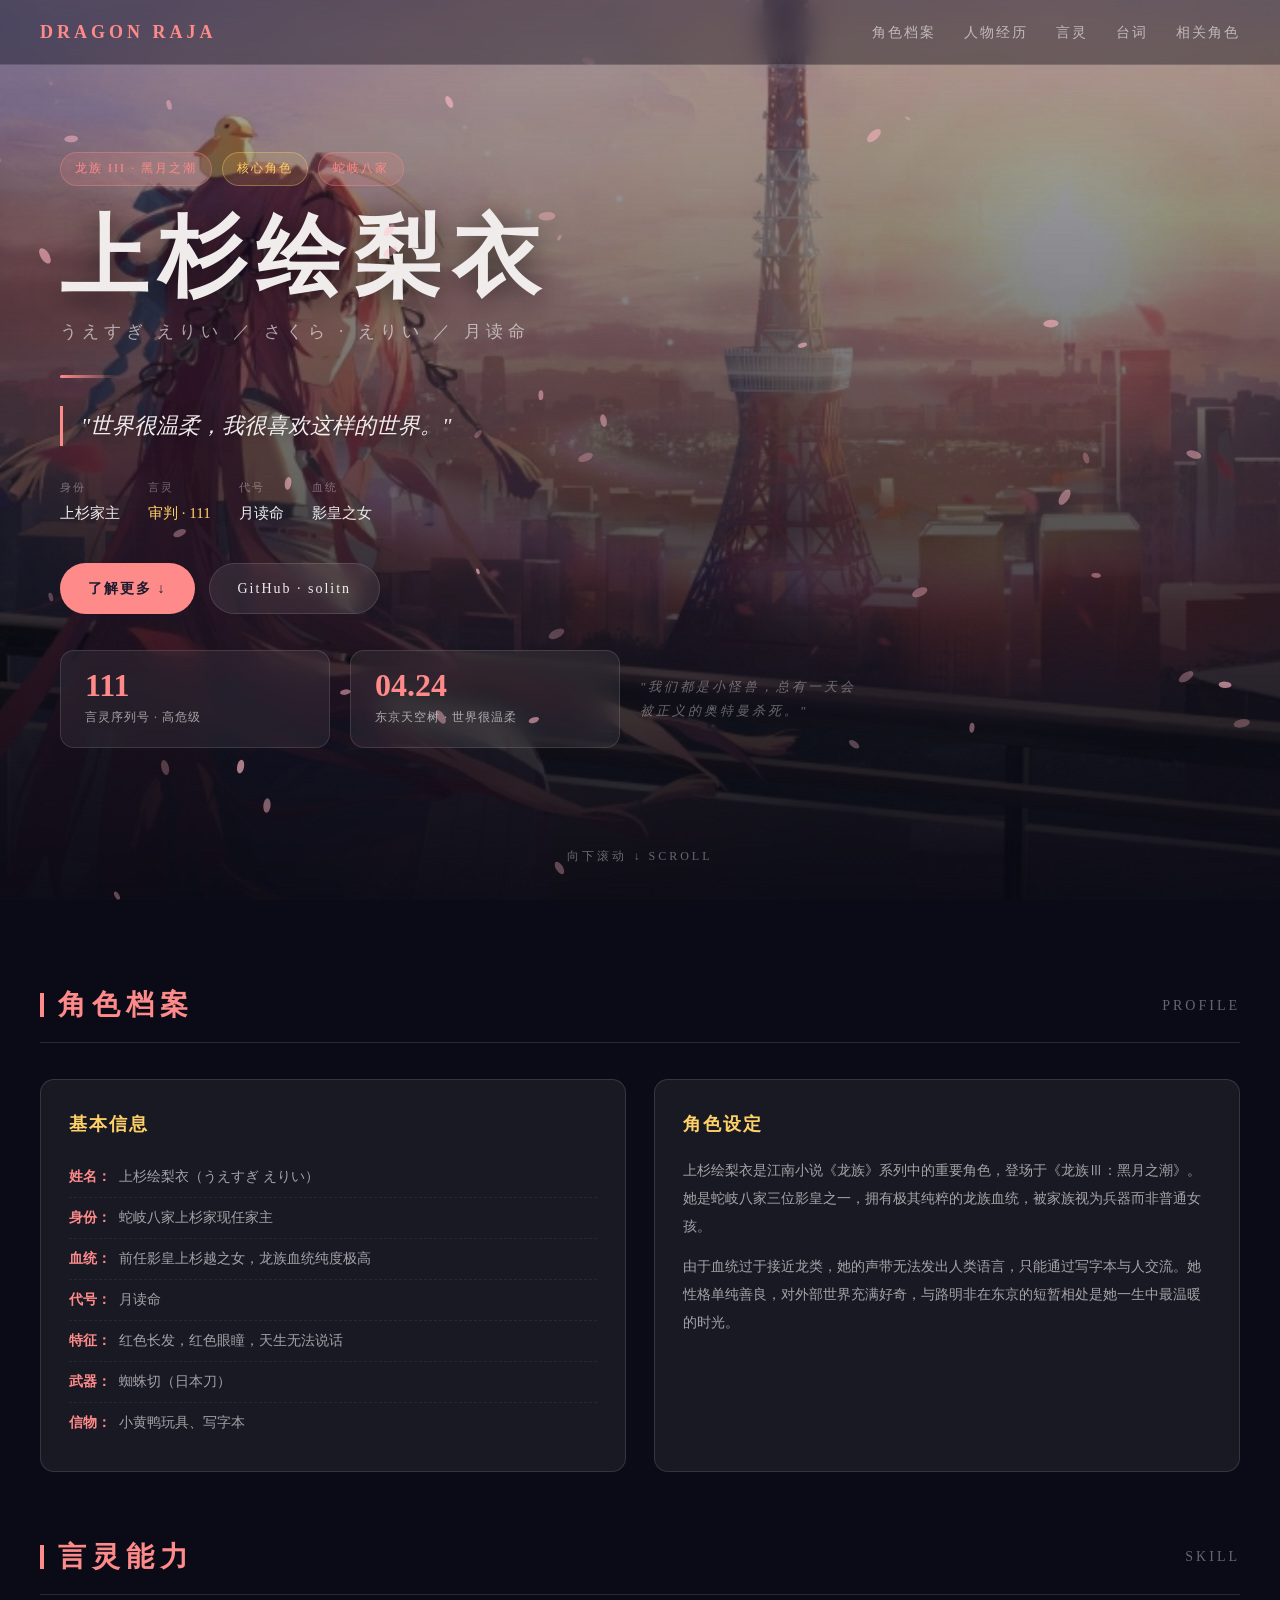
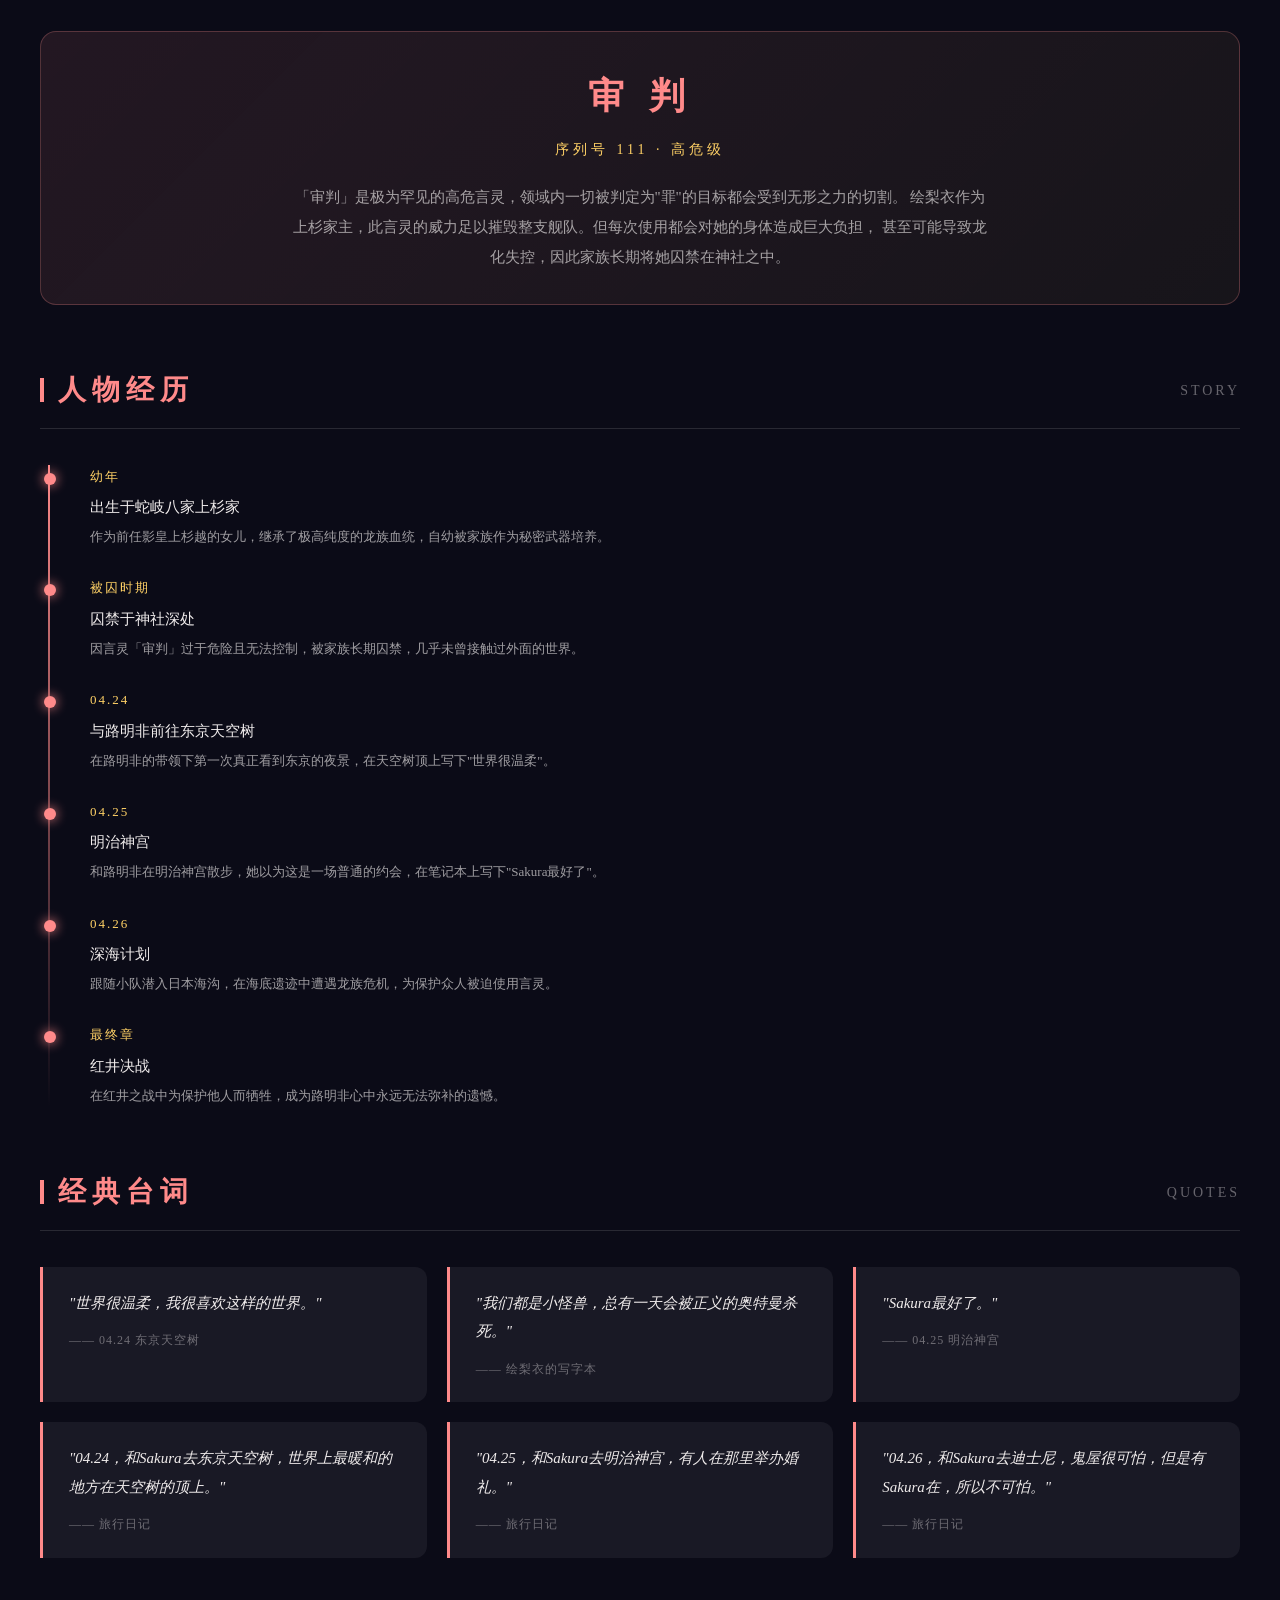
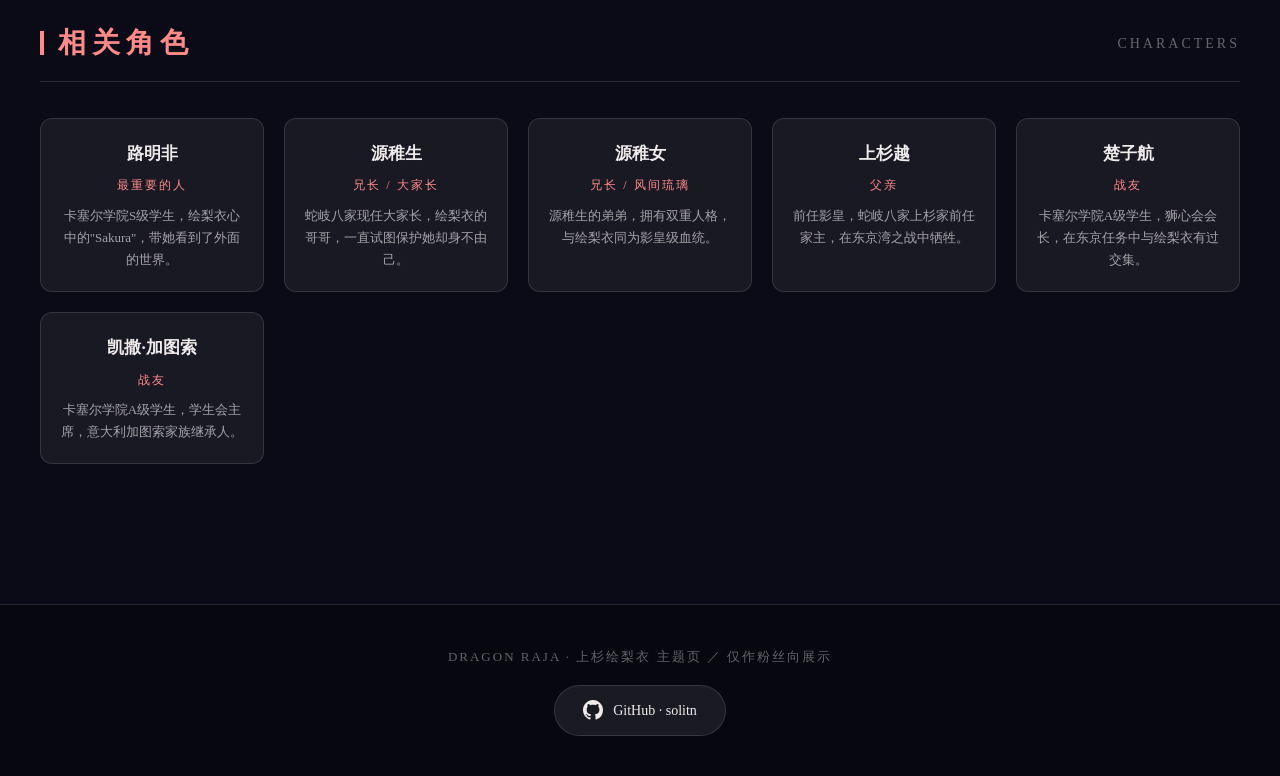
==== erii/index.html @ 501a077c "add erii website page" ====
<!DOCTYPE html>
<html lang="zh-CN">
<head>
    <meta charset="UTF-8">
    <meta name="viewport" content="width=device-width, initial-scale=1.0">
    <title>龙族 · 上杉绘梨衣</title>
    <style>
        /* ===== 全局重置与变量 ===== */
        :root {
            --primary: #ff8a8a;
            --accent: #ffd166;
            --bg-dark: rgba(12, 12, 24, 0.92);
            --bg-card: rgba(255, 255, 255, 0.06);
            --border: rgba(255, 255, 255, 0.12);
            --text: #f0ecec;
            --text-dim: rgba(240, 236, 236, 0.65);
            --text-faint: rgba(240, 236, 236, 0.4);
        }

        * { margin: 0; padding: 0; box-sizing: border-box; }

        html { scroll-behavior: smooth; }

        body {
            font-family: "Noto Serif SC", "Songti SC", "STSong", serif;
            color: var(--text);
            background: #0a0a14;
            line-height: 1.8;
        }

        /* ===== 固定壁纸背景层 ===== */
        .bg-fixed {
            position: fixed;
            inset: 0;
            background-image: url('bg.jpg');
            background-size: cover;
            background-position: center top;
            background-repeat: no-repeat;
            z-index: -2;
        }
        .bg-mask {
            position: fixed;
            inset: 0;
            background: linear-gradient(
                to bottom,
                rgba(10, 10, 20, 0.3) 0%,
                rgba(10, 10, 20, 0.6) 50%,
                rgba(10, 10, 20, 0.95) 100%
            );
            z-index: -1;
        }

        /* ===== 顶部导航 ===== */
        nav {
            position: fixed;
            top: 0; left: 0; right: 0;
            z-index: 100;
            display: flex;
            justify-content: space-between;
            align-items: center;
            padding: 16px 40px;
            background: rgba(10, 10, 20, 0.4);
            backdrop-filter: blur(12px);
            -webkit-backdrop-filter: blur(12px);
            border-bottom: 1px solid var(--border);
        }
        nav .logo {
            font-size: 18px;
            font-weight: bold;
            letter-spacing: 4px;
            color: var(--primary);
        }
        nav .nav-links {
            display: flex;
            gap: 28px;
            list-style: none;
        }
        nav .nav-links a {
            color: var(--text-dim);
            text-decoration: none;
            font-size: 14px;
            letter-spacing: 2px;
            transition: color 0.3s;
        }
        nav .nav-links a:hover { color: var(--primary); }

        /* ===== Hero 首屏 ===== */
        .hero {
            height: 100vh;
            display: flex;
            flex-direction: column;
            justify-content: center;
            padding: 0 60px;
            position: relative;
            gap: 0;
        }
        .hero-left {
            width: 100%;
            max-width: 800px;
        }
        .hero-right {
            width: 100%;
            max-width: 800px;
            display: flex;
            flex-direction: row;
            align-items: center;
            gap: 20px;
            margin-top: 36px;
        }
        /* 顶部标签 */
        .hero-tags {
            display: flex;
            gap: 10px;
            margin-bottom: 24px;
            flex-wrap: wrap;
        }
        .hero-tag {
            padding: 5px 14px;
            background: rgba(255, 138, 138, 0.15);
            border: 1px solid rgba(255, 138, 138, 0.35);
            border-radius: 20px;
            font-size: 12px;
            color: var(--primary);
            letter-spacing: 2px;
        }
        .hero-tag.gold {
            background: rgba(255, 209, 102, 0.12);
            border-color: rgba(255, 209, 102, 0.35);
            color: var(--accent);
        }
        .hero h1 {
            font-size: clamp(48px, 7vw, 88px);
            font-weight: bold;
            letter-spacing: 10px;
            line-height: 1.1;
            text-shadow: 0 4px 30px rgba(0,0,0,0.6);
            margin-bottom: 10px;
        }
        .hero .subtitle {
            font-size: clamp(13px, 1.6vw, 17px);
            color: var(--text-dim);
            letter-spacing: 5px;
            margin-bottom: 28px;
        }
        .hero-divider {
            width: 60px;
            height: 3px;
            background: linear-gradient(to right, var(--primary), transparent);
            margin-bottom: 28px;
            border-radius: 2px;
        }
        .hero .quote-main {
            font-size: clamp(16px, 2vw, 22px);
            color: var(--text);
            font-style: italic;
            border-left: 3px solid var(--primary);
            padding-left: 18px;
            text-shadow: 0 2px 15px rgba(0,0,0,0.5);
            margin-bottom: 32px;
            line-height: 1.8;
        }
        /* 信息标签组 */
        .hero-info {
            display: flex;
            flex-wrap: wrap;
            gap: 16px 28px;
            margin-bottom: 36px;
        }
        .hero-info-item {
            display: flex;
            flex-direction: column;
            gap: 2px;
        }
        .hero-info-item .info-label {
            font-size: 11px;
            color: var(--text-faint);
            letter-spacing: 2px;
        }
        .hero-info-item .info-value {
            font-size: 15px;
            color: var(--text);
            font-weight: 500;
        }
        .hero-info-item .info-value.highlight {
            color: var(--accent);
        }
        /* 按钮组 */
        .hero-buttons {
            display: flex;
            gap: 14px;
            flex-wrap: wrap;
        }
        .hero-btn {
            display: inline-flex;
            align-items: center;
            gap: 8px;
            padding: 12px 28px;
            border-radius: 50px;
            font-size: 14px;
            letter-spacing: 2px;
            text-decoration: none;
            transition: all 0.3s;
            cursor: pointer;
            border: none;
        }
        .hero-btn.primary {
            background: var(--primary);
            color: #1a1a2e;
            font-weight: bold;
        }
        .hero-btn.primary:hover {
            background: #ff9e9e;
            transform: translateY(-2px);
            box-shadow: 0 6px 20px rgba(255, 138, 138, 0.4);
        }
        .hero-btn.ghost {
            background: rgba(255,255,255,0.08);
            color: var(--text);
            border: 1px solid var(--border);
            backdrop-filter: blur(8px);
        }
        .hero-btn.ghost:hover {
            background: rgba(255,255,255,0.15);
            border-color: var(--primary);
        }
        /* 下方数据卡 */
        .hero-stat-card {
            background: rgba(255,255,255,0.06);
            backdrop-filter: blur(12px);
            -webkit-backdrop-filter: blur(12px);
            border: 1px solid var(--border);
            border-radius: 14px;
            padding: 18px 24px;
            flex: 1;
            min-width: 160px;
            text-align: left;
        }
        .hero-stat-card .stat-num {
            font-size: 32px;
            font-weight: bold;
            color: var(--primary);
            line-height: 1;
            margin-bottom: 6px;
        }
        .hero-stat-card .stat-label {
            font-size: 12px;
            color: var(--text-dim);
            letter-spacing: 1px;
        }
        .hero-vertical-text {
            font-size: 13px;
            color: var(--text-faint);
            letter-spacing: 3px;
            line-height: 1.8;
            font-style: italic;
            flex: 1;
            min-width: 200px;
        }
        .hero .scroll-hint {
            position: absolute;
            bottom: 32px;
            left: 50%;
            transform: translateX(-50%);
            color: var(--text-faint);
            font-size: 12px;
            letter-spacing: 3px;
            animation: bounce 2s infinite;
        }
        @keyframes bounce {
            0%, 100% { transform: translateX(-50%) translateY(0); }
            50% { transform: translateX(-50%) translateY(8px); }
        }

        /* ===== 内容容器 ===== */
        .content-wrap {
            background: var(--bg-dark);
            padding: 80px 40px;
            backdrop-filter: blur(8px);
        }
        .container {
            max-width: 1400px;
            margin: 0 auto;
        }

        /* ===== 区块标题 ===== */
        .section-title {
            font-size: 28px;
            font-weight: bold;
            color: var(--primary);
            letter-spacing: 6px;
            margin-bottom: 36px;
            padding-bottom: 12px;
            border-bottom: 1px solid var(--border);
            display: flex;
            align-items: center;
            gap: 14px;
        }
        .section-title::before {
            content: '';
            display: inline-block;
            width: 4px;
            height: 24px;
            background: var(--primary);
        }
        .section-title .en {
            font-size: 14px;
            color: var(--text-faint);
            letter-spacing: 3px;
            font-weight: normal;
            margin-left: auto;
        }

        /* ===== 网格布局 ===== */
        .grid-2 {
            display: grid;
            grid-template-columns: 1fr 1fr;
            gap: 28px;
            margin-bottom: 60px;
        }
        .grid-3 {
            display: grid;
            grid-template-columns: repeat(3, 1fr);
            gap: 24px;
            margin-bottom: 60px;
        }

        /* ===== 卡片 ===== */
        .card {
            background: var(--bg-card);
            border: 1px solid var(--border);
            border-radius: 14px;
            padding: 28px;
            transition: transform 0.3s, border-color 0.3s;
        }
        .card:hover {
            transform: translateY(-4px);
            border-color: rgba(255, 138, 138, 0.4);
        }
        .card h3 {
            font-size: 18px;
            color: var(--accent);
            margin-bottom: 16px;
            letter-spacing: 2px;
        }
        .card p, .card li {
            font-size: 14px;
            color: var(--text-dim);
            line-height: 2;
        }
        .card ul { list-style: none; }
        .card ul li {
            padding: 6px 0;
            border-bottom: 1px dashed rgba(255,255,255,0.06);
        }
        .card ul li:last-child { border-bottom: none; }
        .card .label {
            color: var(--primary);
            margin-right: 8px;
            font-weight: bold;
        }

        /* ===== 时间线 ===== */
        .timeline {
            position: relative;
            padding-left: 30px;
            margin-bottom: 60px;
        }
        .timeline::before {
            content: '';
            position: absolute;
            left: 8px;
            top: 0;
            bottom: 0;
            width: 2px;
            background: linear-gradient(to bottom, var(--primary), transparent);
        }
        .timeline-item {
            position: relative;
            margin-bottom: 28px;
            padding-left: 20px;
        }
        .timeline-item::before {
            content: '';
            position: absolute;
            left: -26px;
            top: 8px;
            width: 12px;
            height: 12px;
            border-radius: 50%;
            background: var(--primary);
            box-shadow: 0 0 12px var(--primary);
        }
        .timeline-item .date {
            font-size: 13px;
            color: var(--accent);
            letter-spacing: 2px;
            margin-bottom: 6px;
        }
        .timeline-item .event {
            font-size: 15px;
            color: var(--text);
        }
        .timeline-item .detail {
            font-size: 13px;
            color: var(--text-dim);
            margin-top: 4px;
        }

        /* ===== 台词集 ===== */
        .quotes-grid {
            display: grid;
            grid-template-columns: repeat(auto-fit, minmax(320px, 1fr));
            gap: 20px;
            margin-bottom: 60px;
        }
        .quote-card {
            background: var(--bg-card);
            border-left: 3px solid var(--primary);
            border-radius: 0 12px 12px 0;
            padding: 22px 26px;
            font-style: italic;
            color: var(--text);
            font-size: 15px;
            line-height: 1.9;
            position: relative;
        }
        .quote-card .source {
            display: block;
            margin-top: 12px;
            font-size: 12px;
            color: var(--text-faint);
            font-style: normal;
            letter-spacing: 1px;
        }

        /* ===== 言灵能力卡 ===== */
        .skill-card {
            background: linear-gradient(135deg, rgba(255,138,138,0.1), rgba(255,209,102,0.05));
            border: 1px solid rgba(255,138,138,0.25);
            border-radius: 16px;
            padding: 32px;
            text-align: center;
            margin-bottom: 60px;
        }
        .skill-card .skill-name {
            font-size: 36px;
            font-weight: bold;
            color: var(--primary);
            letter-spacing: 8px;
            margin-bottom: 8px;
        }
        .skill-card .skill-no {
            font-size: 14px;
            color: var(--accent);
            letter-spacing: 4px;
            margin-bottom: 20px;
        }
        .skill-card .skill-desc {
            font-size: 15px;
            color: var(--text-dim);
            max-width: 700px;
            margin: 0 auto;
            line-height: 2;
        }

        /* ===== 相关角色 ===== */
        .chars-grid {
            display: grid;
            grid-template-columns: repeat(auto-fit, minmax(200px, 1fr));
            gap: 20px;
            margin-bottom: 60px;
        }
        .char-item {
            background: var(--bg-card);
            border: 1px solid var(--border);
            border-radius: 12px;
            padding: 20px;
            text-align: center;
            transition: transform 0.3s;
        }
        .char-item:hover { transform: translateY(-3px); }
        .char-item .char-name {
            font-size: 17px;
            color: var(--text);
            font-weight: bold;
            margin-bottom: 6px;
        }
        .char-item .char-relation {
            font-size: 12px;
            color: var(--primary);
            letter-spacing: 2px;
            margin-bottom: 8px;
        }
        .char-item .char-desc {
            font-size: 13px;
            color: var(--text-dim);
            line-height: 1.7;
        }

        /* ===== 页脚 ===== */
        footer {
            background: rgba(8, 8, 16, 0.95);
            padding: 40px;
            text-align: center;
            border-top: 1px solid var(--border);
        }
        footer .footer-text {
            color: var(--text-faint);
            font-size: 13px;
            letter-spacing: 2px;
            margin-bottom: 16px;
        }
        footer .github-link {
            display: inline-flex;
            align-items: center;
            gap: 10px;
            padding: 12px 28px;
            background: rgba(255,255,255,0.08);
            border: 1px solid var(--border);
            border-radius: 50px;
            color: var(--text);
            text-decoration: none;
            font-size: 14px;
            transition: all 0.3s;
        }
        footer .github-link:hover {
            background: rgba(255,138,138,0.15);
            border-color: var(--primary);
        }
        footer .github-link svg { width: 20px; height: 20px; fill: var(--text); }

        /* ===== 樱花 Canvas ===== */
        #sakura {
            position: fixed;
            inset: 0;
            z-index: 1;
            pointer-events: none;
        }

        /* ============================================
           响应式：平板 (769px - 1024px)
           ============================================ */
        @media (max-width: 1024px) {
            nav { padding: 14px 24px; }
            nav .nav-links { gap: 18px; }
            .hero { padding: 0 32px; }
            .hero-right { gap: 16px; margin-top: 28px; }
            .hero-stat-card .stat-num { font-size: 26px; }
            .content-wrap { padding: 60px 24px; }
            .grid-2 { grid-template-columns: 1fr; gap: 20px; }
            .grid-3 { grid-template-columns: 1fr 1fr; gap: 20px; }
            .section-title { font-size: 24px; }
        }

        /* ============================================
           响应式：手机 (<= 768px)
           ============================================ */
        @media (max-width: 768px) {
            nav { padding: 12px 16px; }
            nav .nav-links { display: none; } /* 手机端隐藏导航链接 */
            nav .logo { font-size: 15px; letter-spacing: 2px; }

            .hero {
                padding: 0 20px;
                text-align: center;
                align-items: center;
                flex-direction: column;
                justify-content: center;
            }
            .hero-left { max-width: 100%; }
            .hero-right {
                display: flex;
                flex-direction: column;
                gap: 12px;
                margin-top: 24px;
            }
            .hero-stat-card { text-align: center; }
            .hero-vertical-text { text-align: center; min-width: auto; }
            .hero-tags { justify-content: center; }
            .hero h1 {
                letter-spacing: 6px;
                font-size: 42px;
            }
            .hero .subtitle { letter-spacing: 3px; font-size: 13px; }
            .hero-divider { margin: 0 auto 24px; }
            .hero .quote-main {
                font-size: 15px;
                border-left: none;
                border-top: 2px solid var(--primary);
                padding-left: 0;
                padding-top: 16px;
                text-align: center;
            }
            .hero-info { justify-content: center; gap: 14px 20px; }
            .hero-info-item { align-items: center; }
            .hero-buttons { justify-content: center; }

            .content-wrap { padding: 48px 16px; }
            .grid-2, .grid-3 {
                grid-template-columns: 1fr;
                gap: 16px;
            }
            .card { padding: 20px; }
            .section-title {
                font-size: 20px;
                letter-spacing: 3px;
                margin-bottom: 24px;
            }
            .section-title .en { display: none; }

            .timeline { padding-left: 24px; }
            .timeline-item { padding-left: 14px; }
            .timeline-item::before { left: -20px; width: 10px; height: 10px; }

            .quotes-grid { grid-template-columns: 1fr; gap: 14px; }
            .quote-card { padding: 18px 20px; font-size: 14px; }

            .skill-card { padding: 24px 18px; }
            .skill-card .skill-name { font-size: 26px; letter-spacing: 4px; }

            .chars-grid { grid-template-columns: 1fr 1fr; gap: 14px; }

            footer { padding: 32px 16px; }
        }

        /* ===== 超宽屏优化 (>1600px) ===== */
        @media (min-width: 1600px) {
            .hero { padding: 0 100px; }
            .content-wrap { padding: 100px 60px; }
            .container { max-width: 1600px; }
            .card p, .card li { font-size: 15px; }
        }
    </style>
</head>
<body>
    <!-- 固定背景 -->
    <div class="bg-fixed"></div>
    <div class="bg-mask"></div>
    <canvas id="sakura"></canvas>

    <!-- 顶部导航 -->
    <nav>
        <div class="logo">DRAGON RAJA</div>
        <ul class="nav-links">
            <li><a href="#profile">角色档案</a></li>
            <li><a href="#story">人物经历</a></li>
            <li><a href="#skill">言灵</a></li>
            <li><a href="#quotes">台词</a></li>
            <li><a href="#chars">相关角色</a></li>
        </ul>
    </nav>

    <!-- Hero 首屏 -->
    <section class="hero">
        <div class="hero-left">
            <div class="hero-tags">
                <span class="hero-tag">龙族 III · 黑月之潮</span>
                <span class="hero-tag gold">核心角色</span>
                <span class="hero-tag">蛇岐八家</span>
            </div>
            <h1>上杉绘梨衣</h1>
            <div class="subtitle">うえすぎ えりい ／ さくら · えりい ／ 月读命</div>
            <div class="hero-divider"></div>
            <div class="quote-main">"世界很温柔，我很喜欢这样的世界。"</div>
            <div class="hero-info">
                <div class="hero-info-item">
                    <span class="info-label">身份</span>
                    <span class="info-value">上杉家主</span>
                </div>
                <div class="hero-info-item">
                    <span class="info-label">言灵</span>
                    <span class="info-value highlight">审判 · 111</span>
                </div>
                <div class="hero-info-item">
                    <span class="info-label">代号</span>
                    <span class="info-value">月读命</span>
                </div>
                <div class="hero-info-item">
                    <span class="info-label">血统</span>
                    <span class="info-value">影皇之女</span>
                </div>
            </div>
            <div class="hero-buttons">
                <a href="#profile" class="hero-btn primary">了解更多 ↓</a>
                <a href="https://github.com/solitn" target="_blank" class="hero-btn ghost">GitHub · solitn</a>
            </div>
        </div>
        <div class="hero-right">
            <div class="hero-stat-card">
                <div class="stat-num">111</div>
                <div class="stat-label">言灵序列号 · 高危级</div>
            </div>
            <div class="hero-stat-card">
                <div class="stat-num">04.24</div>
                <div class="stat-label">东京天空树 · 世界很温柔</div>
            </div>
            <div class="hero-vertical-text">
                "我们都是小怪兽，总有一天会被正义的奥特曼杀死。"
            </div>
        </div>
        <div class="scroll-hint">向下滚动 ↓ SCROLL</div>
    </section>

    <!-- 内容区 -->
    <div class="content-wrap">
        <div class="container">

            <!-- 角色档案 -->
            <h2 class="section-title" id="profile">角色档案 <span class="en">PROFILE</span></h2>
            <div class="grid-2">
                <div class="card">
                    <h3>基本信息</h3>
                    <ul>
                        <li><span class="label">姓名：</span>上杉绘梨衣（うえすぎ えりい）</li>
                        <li><span class="label">身份：</span>蛇岐八家上杉家现任家主</li>
                        <li><span class="label">血统：</span>前任影皇上杉越之女，龙族血统纯度极高</li>
                        <li><span class="label">代号：</span>月读命</li>
                        <li><span class="label">特征：</span>红色长发，红色眼瞳，天生无法说话</li>
                        <li><span class="label">武器：</span>蜘蛛切（日本刀）</li>
                        <li><span class="label">信物：</span>小黄鸭玩具、写字本</li>
                    </ul>
                </div>
                <div class="card">
                    <h3>角色设定</h3>
                    <p>上杉绘梨衣是江南小说《龙族》系列中的重要角色，登场于《龙族Ⅲ：黑月之潮》。她是蛇岐八家三位影皇之一，拥有极其纯粹的龙族血统，被家族视为兵器而非普通女孩。</p>
                    <p style="margin-top:12px;">由于血统过于接近龙类，她的声带无法发出人类语言，只能通过写字本与人交流。她性格单纯善良，对外部世界充满好奇，与路明非在东京的短暂相处是她一生中最温暖的时光。</p>
                </div>
            </div>

            <!-- 言灵能力 -->
            <h2 class="section-title" id="skill">言灵能力 <span class="en">SKILL</span></h2>
            <div class="skill-card">
                <div class="skill-name">审 判</div>
                <div class="skill-no">序列号 111 · 高危级</div>
                <p class="skill-desc">
                    「审判」是极为罕见的高危言灵，领域内一切被判定为"罪"的目标都会受到无形之力的切割。
                    绘梨衣作为上杉家主，此言灵的威力足以摧毁整支舰队。但每次使用都会对她的身体造成巨大负担，
                    甚至可能导致龙化失控，因此家族长期将她囚禁在神社之中。
                </p>
            </div>

            <!-- 人物经历时间线 -->
            <h2 class="section-title" id="story">人物经历 <span class="en">STORY</span></h2>
            <div class="timeline">
                <div class="timeline-item">
                    <div class="date">幼年</div>
                    <div class="event">出生于蛇岐八家上杉家</div>
                    <div class="detail">作为前任影皇上杉越的女儿，继承了极高纯度的龙族血统，自幼被家族作为秘密武器培养。</div>
                </div>
                <div class="timeline-item">
                    <div class="date">被囚时期</div>
                    <div class="event">囚禁于神社深处</div>
                    <div class="detail">因言灵「审判」过于危险且无法控制，被家族长期囚禁，几乎未曾接触过外面的世界。</div>
                </div>
                <div class="timeline-item">
                    <div class="date">04.24</div>
                    <div class="event">与路明非前往东京天空树</div>
                    <div class="detail">在路明非的带领下第一次真正看到东京的夜景，在天空树顶上写下"世界很温柔"。</div>
                </div>
                <div class="timeline-item">
                    <div class="date">04.25</div>
                    <div class="event">明治神宫</div>
                    <div class="detail">和路明非在明治神宫散步，她以为这是一场普通的约会，在笔记本上写下"Sakura最好了"。</div>
                </div>
                <div class="timeline-item">
                    <div class="date">04.26</div>
                    <div class="event">深海计划</div>
                    <div class="detail">跟随小队潜入日本海沟，在海底遗迹中遭遇龙族危机，为保护众人被迫使用言灵。</div>
                </div>
                <div class="timeline-item">
                    <div class="date">最终章</div>
                    <div class="event">红井决战</div>
                    <div class="detail">在红井之战中为保护他人而牺牲，成为路明非心中永远无法弥补的遗憾。</div>
                </div>
            </div>

            <!-- 经典台词 -->
            <h2 class="section-title" id="quotes">经典台词 <span class="en">QUOTES</span></h2>
            <div class="quotes-grid">
                <div class="quote-card">
                    "世界很温柔，我很喜欢这样的世界。"
                    <span class="source">—— 04.24 东京天空树</span>
                </div>
                <div class="quote-card">
                    "我们都是小怪兽，总有一天会被正义的奥特曼杀死。"
                    <span class="source">—— 绘梨衣的写字本</span>
                </div>
                <div class="quote-card">
                    "Sakura最好了。"
                    <span class="source">—— 04.25 明治神宫</span>
                </div>
                <div class="quote-card">
                    "04.24，和Sakura去东京天空树，世界上最暖和的地方在天空树的顶上。"
                    <span class="source">—— 旅行日记</span>
                </div>
                <div class="quote-card">
                    "04.25，和Sakura去明治神宫，有人在那里举办婚礼。"
                    <span class="source">—— 旅行日记</span>
                </div>
                <div class="quote-card">
                    "04.26，和Sakura去迪士尼，鬼屋很可怕，但是有Sakura在，所以不可怕。"
                    <span class="source">—— 旅行日记</span>
                </div>
            </div>

            <!-- 相关角色 -->
            <h2 class="section-title" id="chars">相关角色 <span class="en">CHARACTERS</span></h2>
            <div class="chars-grid">
                <div class="char-item">
                    <div class="char-name">路明非</div>
                    <div class="char-relation">最重要的人</div>
                    <div class="char-desc">卡塞尔学院S级学生，绘梨衣心中的"Sakura"，带她看到了外面的世界。</div>
                </div>
                <div class="char-item">
                    <div class="char-name">源稚生</div>
                    <div class="char-relation">兄长 / 大家长</div>
                    <div class="char-desc">蛇岐八家现任大家长，绘梨衣的哥哥，一直试图保护她却身不由己。</div>
                </div>
                <div class="char-item">
                    <div class="char-name">源稚女</div>
                    <div class="char-relation">兄长 / 风间琉璃</div>
                    <div class="char-desc">源稚生的弟弟，拥有双重人格，与绘梨衣同为影皇级血统。</div>
                </div>
                <div class="char-item">
                    <div class="char-name">上杉越</div>
                    <div class="char-relation">父亲</div>
                    <div class="char-desc">前任影皇，蛇岐八家上杉家前任家主，在东京湾之战中牺牲。</div>
                </div>
                <div class="char-item">
                    <div class="char-name">楚子航</div>
                    <div class="char-relation">战友</div>
                    <div class="char-desc">卡塞尔学院A级学生，狮心会会长，在东京任务中与绘梨衣有过交集。</div>
                </div>
                <div class="char-item">
                    <div class="char-name">凯撒·加图索</div>
                    <div class="char-relation">战友</div>
                    <div class="char-desc">卡塞尔学院A级学生，学生会主席，意大利加图索家族继承人。</div>
                </div>
            </div>

        </div>
    </div>

    <!-- 页脚 -->
    <footer>
        <div class="footer-text">DRAGON RAJA · 上杉绘梨衣 主题页 ／ 仅作粉丝向展示</div>
        <a href="https://github.com/solitn" target="_blank" class="github-link">
            <svg viewBox="0 0 24 24" xmlns="http://www.w3.org/2000/svg">
                <path d="M12 0C5.37 0 0 5.37 0 12c0 5.31 3.435 9.795 8.205 11.385.6.105.825-.255.825-.57 0-.285-.015-1.23-.015-2.235-3.015.555-3.795-.735-4.035-1.41-.135-.345-.72-1.41-1.23-1.695-.42-.225-1.02-.78-.015-.795.945-.015 1.62.87 1.845 1.23 1.08 1.815 2.805 1.305 3.495.99.105-.78.42-1.305.765-1.605-2.67-.3-5.46-1.335-5.46-5.925 0-1.305.465-2.385 1.23-3.225-.12-.3-.54-1.53.12-3.18 0 0 1.005-.315 3.3 1.23.96-.27 1.98-.405 3-.405s2.04.135 3 .405c2.295-1.56 3.3-1.23 3.3-1.23.66 1.65.24 2.88.12 3.18.765.84 1.23 1.905 1.23 3.225 0 4.605-2.805 5.625-5.475 5.925.435.375.81 1.095.81 2.22 0 1.605-.015 2.895-.015 3.3 0 .315.225.69.825.57A12.02 12.02 0 0024 12c0-6.63-5.37-12-12-12z"/>
            </svg>
            <span>GitHub · solitn</span>
        </a>
    </footer>

    <script>
        // ===== 樱花粒子动画 =====
        const canvas = document.getElementById('sakura');
        const ctx = canvas.getContext('2d');

        function resizeCanvas() {
            canvas.width = window.innerWidth;
            canvas.height = window.innerHeight;
        }
        resizeCanvas();
        window.addEventListener('resize', resizeCanvas);

        const petals = [];
        // 根据屏幕大小调整花瓣数量
        const PETAL_COUNT = window.innerWidth < 768 ? 18 :
                           window.innerWidth < 1024 ? 28 : 45;

        for (let i = 0; i < PETAL_COUNT; i++) {
            petals.push({
                x: Math.random() * canvas.width,
                y: Math.random() * canvas.height,
                size: Math.random() * 6 + 3,
                speedY: Math.random() * 1.2 + 0.4,
                speedX: Math.random() * 0.8 - 0.4,
                rotation: Math.random() * Math.PI * 2,
                rotationSpeed: (Math.random() - 0.5) * 0.03,
                opacity: Math.random() * 0.4 + 0.25
            });
        }

        function drawPetal(p) {
            ctx.save();
            ctx.translate(p.x, p.y);
            ctx.rotate(p.rotation);
            ctx.globalAlpha = p.opacity;
            ctx.fillStyle = '#ffb7c5';
            ctx.beginPath();
            ctx.ellipse(0, 0, p.size, p.size * 0.5, 0, 0, Math.PI * 2);
            ctx.fill();
            ctx.restore();
        }

        function animate() {
            ctx.clearRect(0, 0, canvas.width, canvas.height);
            petals.forEach(p => {
                p.y += p.speedY;
                p.x += p.speedX + Math.sin(p.y * 0.01) * 0.5;
                p.rotation += p.rotationSpeed;
                if (p.y > canvas.height + 10) {
                    p.y = -10;
                    p.x = Math.random() * canvas.width;
                }
                if (p.x > canvas.width + 10) p.x = -10;
                if (p.x < -10) p.x = canvas.width + 10;
                drawPetal(p);
            });
            requestAnimationFrame(animate);
        }

        const prefersReducedMotion = window.matchMedia('(prefers-reduced-motion: reduce)').matches;
        if (!prefersReducedMotion) animate();

        // ===== 导航栏滚动效果 =====
        const nav = document.querySelector('nav');
        window.addEventListener('scroll', () => {
            if (window.scrollY > 50) {
                nav.style.background = 'rgba(10, 10, 20, 0.85)';
            } else {
                nav.style.background = 'rgba(10, 10, 20, 0.4)';
            }
        });
    </script>
</body>
</html>
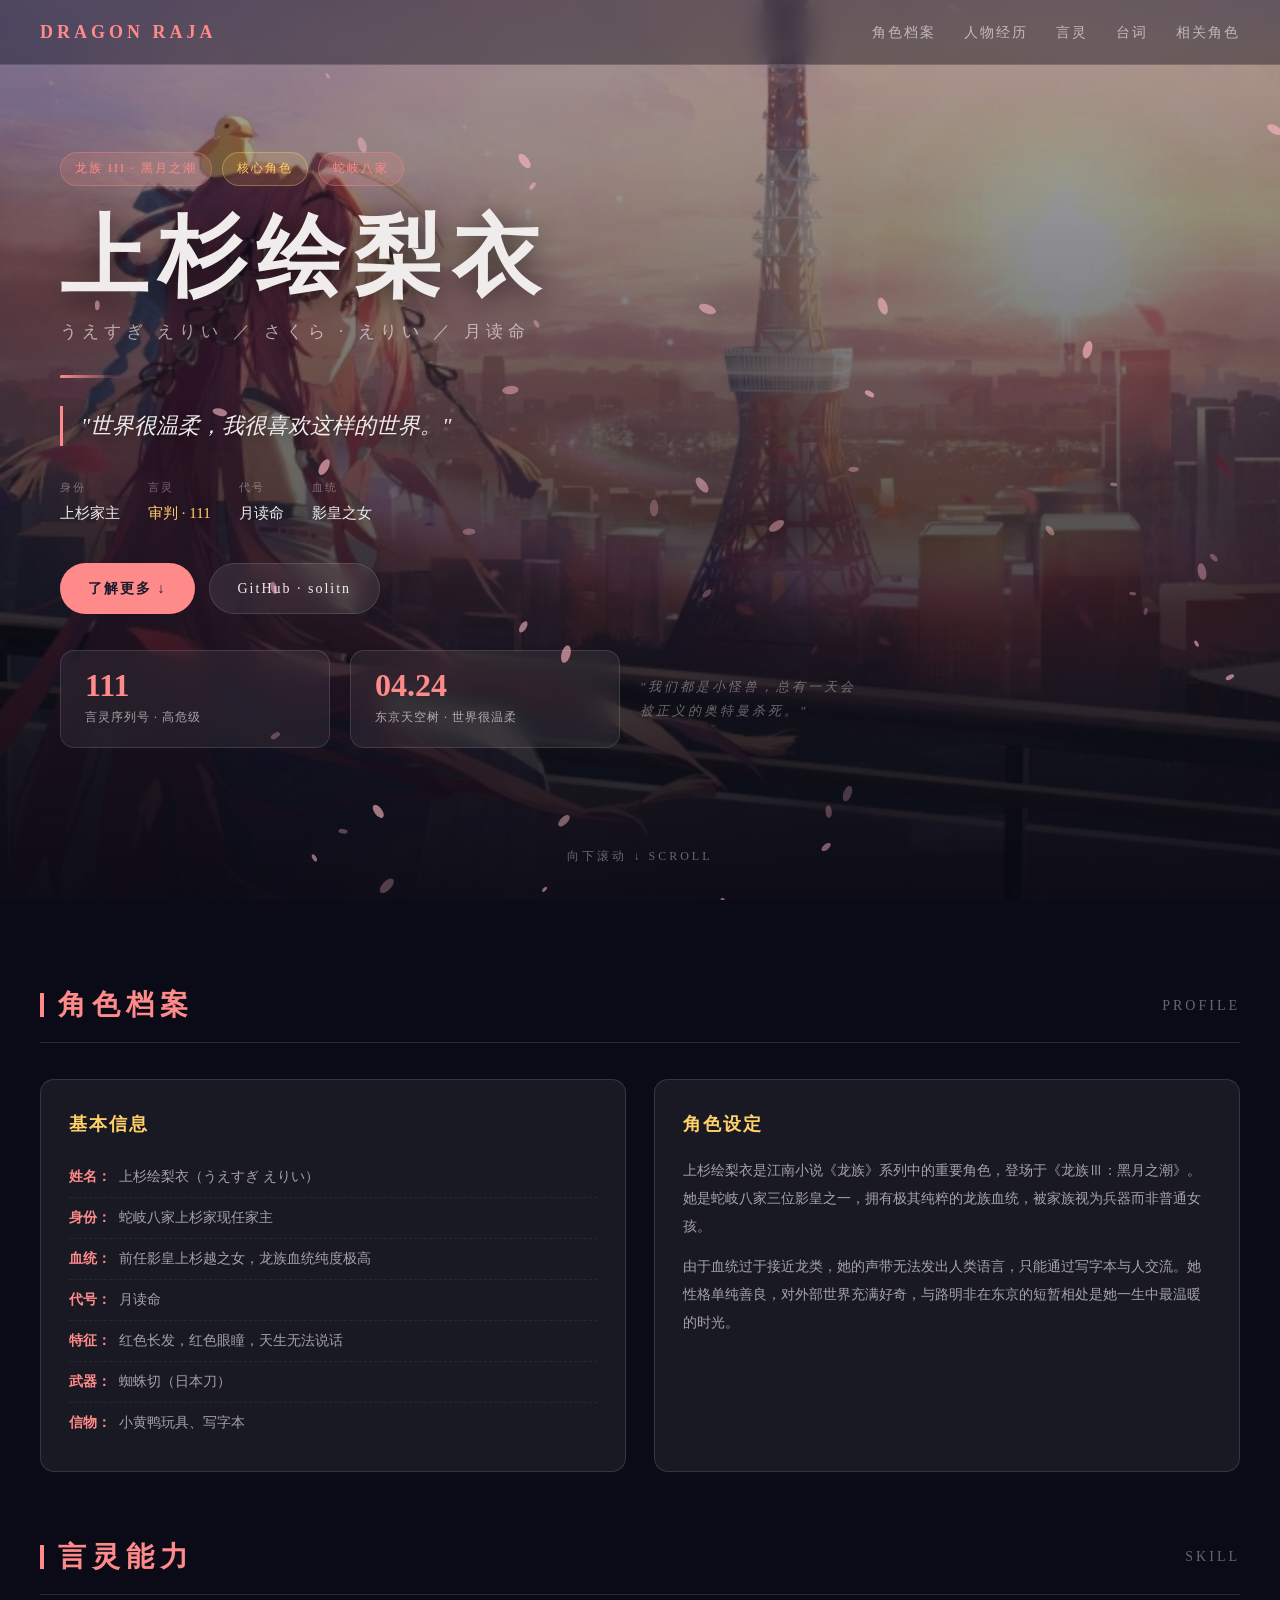
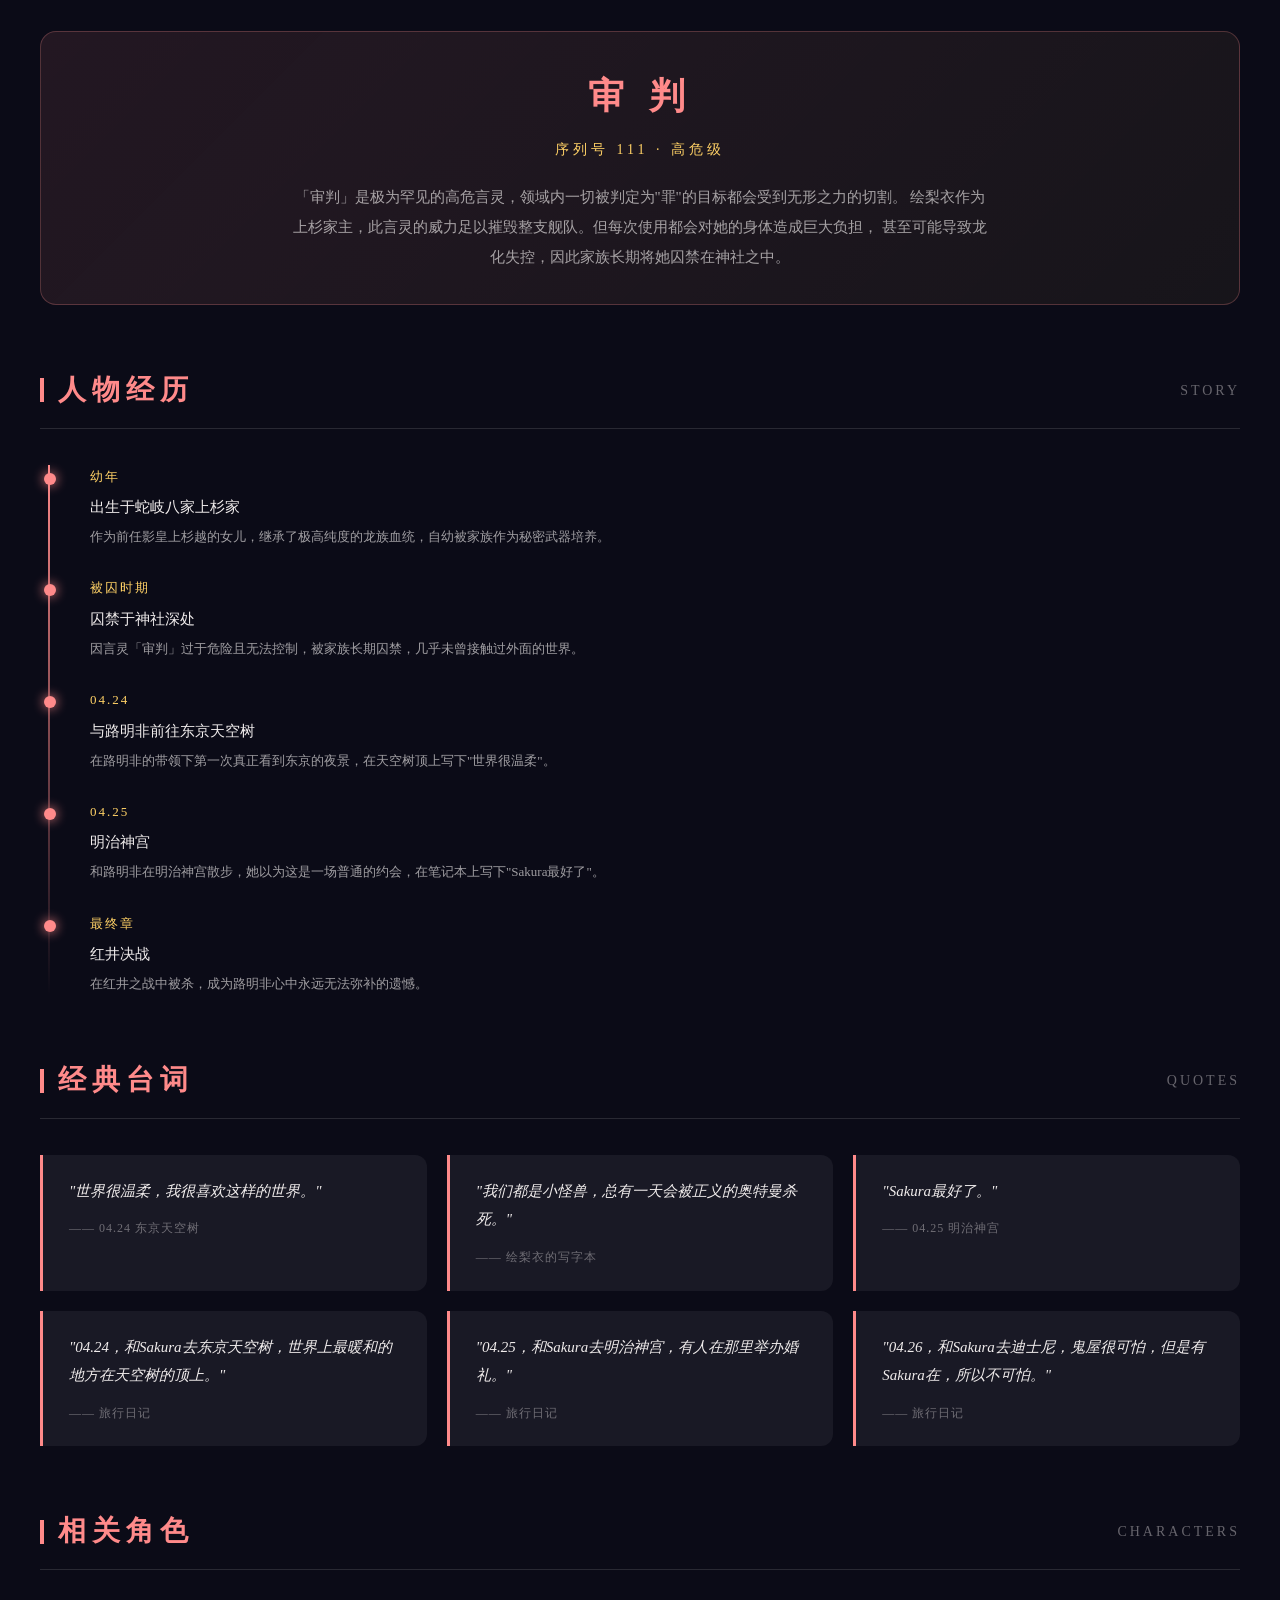
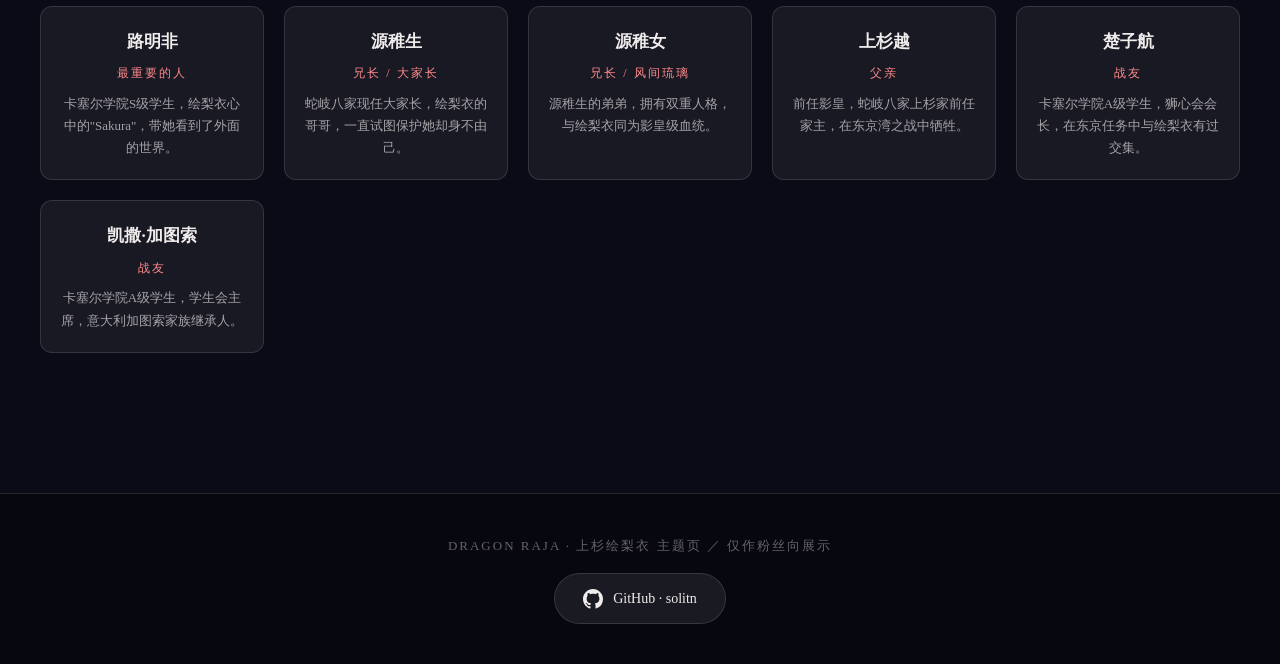
==== commit e11186c5: "更新作品页和页面样式，添加链接导航功能" ====
--- a/erii/index.html
+++ b/erii/index.html
@@ -763,14 +763,9 @@
                     <div class="detail">和路明非在明治神宫散步，她以为这是一场普通的约会，在笔记本上写下"Sakura最好了"。</div>
                 </div>
                 <div class="timeline-item">
-                    <div class="date">04.26</div>
-                    <div class="event">深海计划</div>
-                    <div class="detail">跟随小队潜入日本海沟，在海底遗迹中遭遇龙族危机，为保护众人被迫使用言灵。</div>
-                </div>
-                <div class="timeline-item">
                     <div class="date">最终章</div>
                     <div class="event">红井决战</div>
-                    <div class="detail">在红井之战中为保护他人而牺牲，成为路明非心中永远无法弥补的遗憾。</div>
+                    <div class="detail">在红井之战中被杀，成为路明非心中永远无法弥补的遗憾。</div>
                 </div>
             </div>
 
